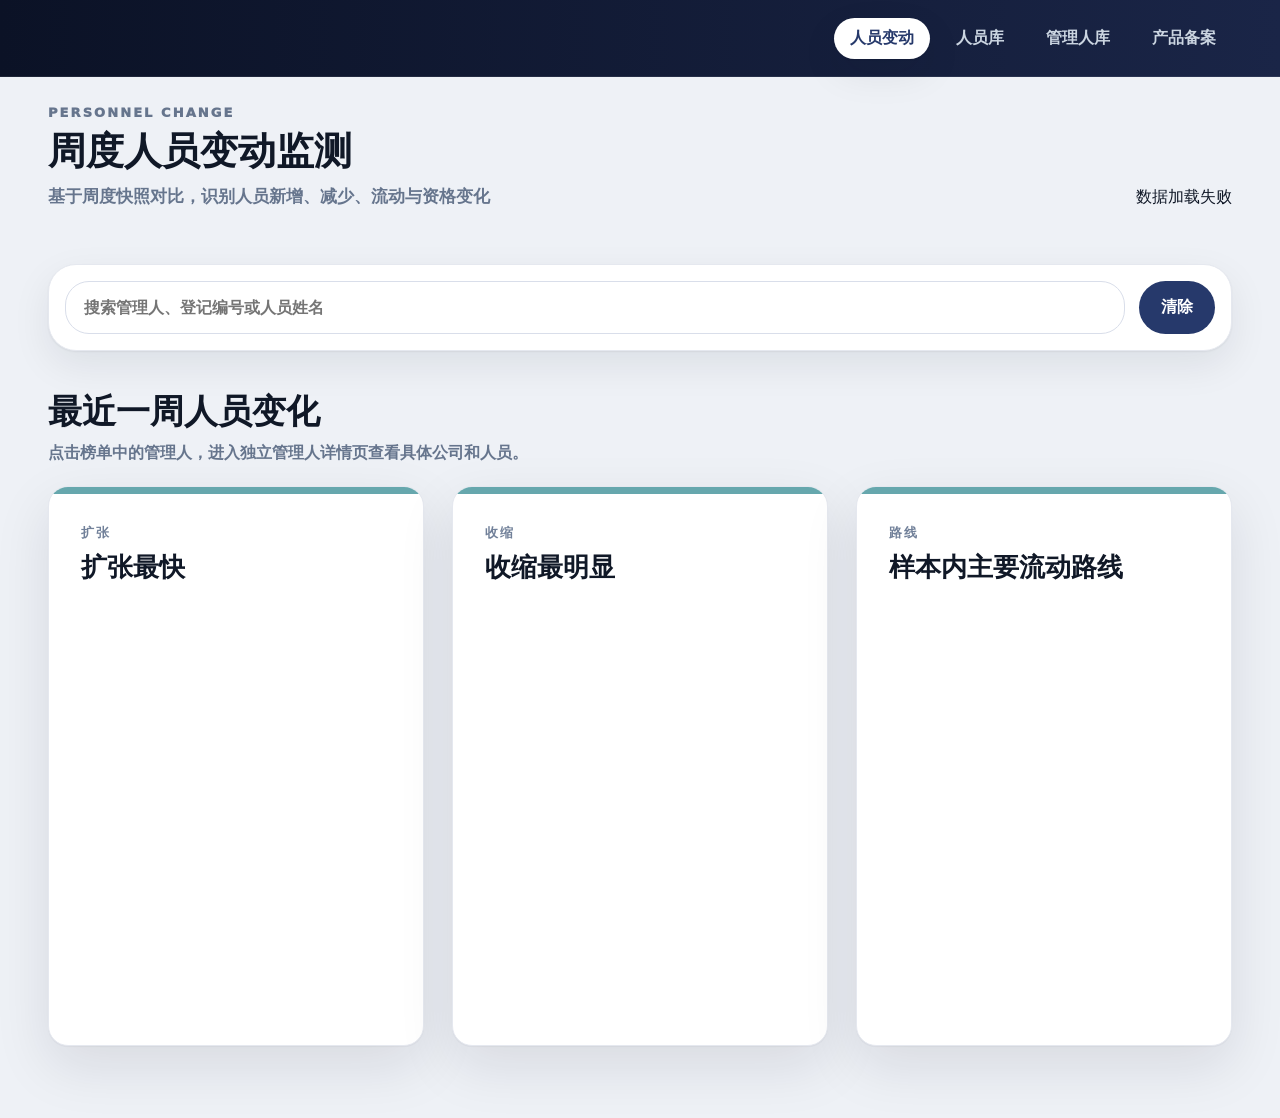
==== change-center/index.html @ 78af0ec5 "Publish static site (no backend source)" ====
<!doctype html>
<html lang="zh-CN">
  <head>
    <meta charset="UTF-8" />
    <meta name="viewport" content="width=device-width, initial-scale=1.0" />
    <title>人员变动监测 | 私募证券管理人人员变动监测平台</title>
    <link rel="stylesheet" href="./styles.css?v=20260627-indigo" />
  </head>
  <body>
    <header class="topbar">
      <div class="topbar-inner">
        <nav class="module-nav" aria-label="主模块">
          <a class="active" href="./">人员变动</a>
          <a href="../personnel-center/">人员库</a>
          <a href="../manager-center/">管理人库</a>
          <a href="../filing-center/">产品备案</a>
        </nav>
      </div>
    </header>

    <main class="page">
      <section class="module-header">
        <div>
          <div class="module-kicker">PERSONNEL CHANGE</div>
          <h1>周度人员变动监测</h1>
          <p>基于周度快照对比，识别人员新增、减少、流动与资格变化</p>
        </div>
        <div class="header-stats" id="summaryPills"></div>
      </section>

      <section class="change-metrics" id="changeMetrics"></section>

      <section class="search-panel" aria-label="搜索管理人或人员">
        <input id="changeSearch" type="search" placeholder="搜索管理人、登记编号或人员姓名" />
        <button id="clearSearch" type="button">清除</button>
      </section>

      <section class="section-title">
        <div>
          <h2>最近一周人员变化</h2>
          <p>点击榜单中的管理人，进入独立管理人详情页查看具体公司和人员。</p>
        </div>
      </section>

      <section class="rank-grid">
        <article class="rank-card">
          <div class="card-accent"></div>
          <header>
            <span>扩张</span>
            <h3>扩张最快</h3>
          </header>
          <div class="rank-list" id="expansionList"></div>
        </article>

        <article class="rank-card">
          <div class="card-accent"></div>
          <header>
            <span>收缩</span>
            <h3>收缩最明显</h3>
          </header>
          <div class="rank-list" id="shrinkList"></div>
        </article>

        <article class="rank-card">
          <div class="card-accent"></div>
          <header>
            <span>路线</span>
            <h3>样本内主要流动路线</h3>
          </header>
          <div class="rank-list" id="routeList"></div>
        </article>
      </section>
    </main>

    <script src="./app.js?v=20260627-drop-cert-metric"></script>
  </body>
</html>
---- change-center/styles.css ----
:root {
  --ink: #101827;
  --muted: #66758d;
  --line: #e5e8ef;
  --bg: #eef1f6;
  --panel: #fff;
  --wine: #26396b;
  --wine-dark: #18254a;
  --blue: #315fdc;
  --green: #2d7b62;
  --red: #b63835;
  --teal: #66a7ad;
  --radius-page: 32px;
  --radius-card: 20px;
  --radius-subcard: 16px;
  --radius-tag: 12px;
  --radius-search: 28px;
  --radius-pill: 9999px;
  --shadow-soft: 0 1px 2px rgba(16, 24, 39, 0.06), 0 14px 38px rgba(16, 24, 39, 0.08);
  --shadow-card: 0 1px 1px rgba(16, 24, 39, 0.04), 0 20px 55px rgba(16, 24, 39, 0.1);
  --shadow-active: 0 8px 24px rgba(38, 57, 107, 0.24);
  --shadow: var(--shadow-card);
}

* {
  box-sizing: border-box;
}

body {
  margin: 0;
  background: var(--bg);
  color: var(--ink);
  font-family: Inter, "PingFang SC", "Microsoft YaHei", system-ui, sans-serif;
  letter-spacing: 0;
}

.topbar {
  position: sticky;
  top: 0;
  z-index: 20;
  background: linear-gradient(90deg, #0b1226, #1a2547);
  color: #cbd5e1;
  border-bottom: 1px solid rgba(255, 255, 255, 0.08);
}

.topbar-inner,
.page {
  width: min(1640px, calc(100vw - 96px));
  margin: 0 auto;
}

.topbar-inner {
  min-height: 76px;
  display: flex;
  align-items: center;
  justify-content: flex-end;
  gap: 20px;
  font-weight: 700;
}

h1,
h2,
h3,
p {
  margin: 0;
}

.module-nav {
  display: flex;
  gap: 10px;
  margin-left: auto;
}

.module-nav a {
  color: #cbd5e1;
  font-weight: 900;
  text-decoration: none;
  border-radius: var(--radius-pill);
  padding: 10px 16px;
  transition: background 160ms ease, color 160ms ease, box-shadow 160ms ease;
}

.module-nav a.active {
  background: #fff;
  color: var(--wine);
  box-shadow: var(--shadow-soft);
}

.module-nav a:hover {
  background: rgba(255, 255, 255, 0.12);
  color: #fff;
}

.headline {
  display: flex;
  justify-content: space-between;
  gap: 28px;
  align-items: end;
  padding: 36px 0 28px;
}

.headline h2 {
  font-size: 38px;
  line-height: 1.1;
}

.headline p {
  margin-top: 10px;
  color: var(--muted);
  font-size: 16px;
  font-weight: 700;
}

.module-header,
.monitor-hero {
  display: flex;
  justify-content: space-between;
  align-items: flex-end;
  gap: 30px;
  min-height: 144px;
  padding: 28px 0;
}

.breadcrumb {
  color: #66758d;
  font-weight: 900;
  margin-bottom: 12px;
}

.module-kicker {
  color: #66758d;
  font-size: 13px;
  font-weight: 1000;
  letter-spacing: 0.16em;
  margin-bottom: 10px;
}

.module-header h1,
.monitor-hero h2 {
  font-size: 38px;
  line-height: 1.12;
}

.module-header p,
.monitor-hero p {
  margin-top: 12px;
  color: var(--muted);
  font-size: 17px;
  font-weight: 800;
}

.summary-pills,
.header-stats {
  display: flex;
  flex-wrap: wrap;
  justify-content: flex-end;
  gap: 10px;
}

.pill {
  border: 1px solid #cfe0ff;
  background: #f3f7ff;
  color: var(--blue);
  border-radius: var(--radius-pill);
  padding: 9px 14px;
  font-weight: 900;
  white-space: nowrap;
}

.change-metrics {
  display: grid;
  grid-template-columns: repeat(4, minmax(0, 1fr));
  gap: 18px;
  margin-bottom: 28px;
}

.change-metric-card {
  background: #fff;
  border: 1px solid var(--line);
  border-radius: var(--radius-card);
  box-shadow: var(--shadow-soft);
  padding: 24px;
}

.change-metric-card span {
  color: #66758d;
  display: block;
  font-weight: 900;
}

.change-metric-card strong {
  display: block;
  font-size: 36px;
  margin-top: 10px;
}

.change-metric-card small {
  color: #718099;
  display: block;
  font-weight: 800;
  margin-top: 8px;
}

.workbench-panel {
  background: #fff;
  border: 1px solid var(--line);
  border-radius: var(--radius-page);
  box-shadow: var(--shadow-card);
  margin-bottom: 80px;
  padding: 22px;
}

.search-panel {
  display: grid;
  grid-template-columns: minmax(0, 1fr) auto;
  gap: 14px;
  background: #fff;
  border: 1px solid var(--line);
  border-radius: var(--radius-search);
  box-shadow: var(--shadow-soft);
  padding: 16px;
  margin-bottom: 38px;
}

.search-panel.compact {
  box-shadow: none;
  margin-bottom: 18px;
  padding: 0;
}

.search-panel input {
  width: 100%;
  border: 1px solid #d9deea;
  border-radius: 24px;
  padding: 16px 18px;
  color: var(--ink);
  font: inherit;
  font-weight: 800;
  outline: none;
}

.search-panel input:focus {
  border-color: var(--wine);
  box-shadow: 0 0 0 4px rgba(118, 22, 65, 0.1);
}

.search-panel button {
  border: 0;
  background: var(--wine);
  border-radius: var(--radius-pill);
  color: #fff;
  cursor: pointer;
  font: inherit;
  font-weight: 1000;
  padding: 0 22px;
}

.change-toolbar {
  align-items: center;
  border-top: 1px solid #edf0f5;
  display: flex;
  gap: 18px;
  justify-content: space-between;
  padding: 18px 0;
}

.change-toolbar strong {
  font-size: 24px;
}

.change-toolbar span {
  color: var(--muted);
  font-weight: 800;
}

.change-toolbar select {
  border: 1px solid #d9deea;
  border-radius: var(--radius-subcard);
  color: var(--ink);
  font: inherit;
  font-weight: 800;
  padding: 12px 14px;
}

.change-table-wrap {
  overflow-x: auto;
}

.change-table {
  border-collapse: collapse;
  min-width: 1180px;
  width: 100%;
}

.change-table th {
  background: #f8fafc;
  color: #52627a;
  font-size: 13px;
  text-align: left;
}

.change-table th,
.change-table td {
  border-bottom: 1px solid #edf0f5;
  padding: 15px 12px;
  vertical-align: top;
}

.change-type {
  border-radius: var(--radius-pill);
  display: inline-flex;
  font-weight: 1000;
  padding: 6px 10px;
  white-space: nowrap;
}

.type-add {
  background: #fff1f1;
  color: var(--red);
}

.type-remove {
  background: #edf7f3;
  color: var(--green);
}

.type-route {
  background: #eef5ff;
  color: var(--blue);
}

.type-cert,
.type-field {
  background: #f7f2ff;
  color: #6d28d9;
}

.table-link {
  color: #172033;
  font-weight: 900;
  text-decoration: none;
}

.table-link:hover {
  color: var(--wine);
}

.table-link.strong {
  color: var(--wine);
}

.action-cell {
  display: flex;
  flex-wrap: wrap;
  gap: 8px;
}

.action-cell a {
  border: 1px solid #dbe6ff;
  border-radius: var(--radius-pill);
  color: var(--blue);
  font-weight: 900;
  padding: 6px 10px;
  text-decoration: none;
  white-space: nowrap;
}

.muted-text {
  color: #98a4b7;
}

.section-title {
  display: flex;
  justify-content: space-between;
  align-items: end;
  gap: 24px;
  margin-bottom: 22px;
}

.section-title h2 {
  font-size: 34px;
}

.section-title p {
  margin-top: 8px;
  color: var(--muted);
  font-weight: 800;
}

.rank-grid {
  display: grid;
  grid-template-columns: repeat(3, minmax(0, 1fr));
  gap: 28px;
  padding-bottom: 72px;
}

.rank-card {
  position: relative;
  background: var(--panel);
  border: 1px solid var(--line);
  border-radius: var(--radius-card);
  box-shadow: var(--shadow-card);
  min-height: 560px;
  overflow: hidden;
}

.card-accent {
  height: 7px;
  background: var(--teal);
}

.rank-card header {
  padding: 28px 32px 16px;
}

.rank-card header span {
  color: #718099;
  font-size: 13px;
  font-weight: 900;
  letter-spacing: 0.18em;
}

.rank-card h3 {
  margin-top: 8px;
  font-size: 26px;
}

.rank-list {
  padding: 0 32px 28px;
}

.rank-item {
  display: grid;
  grid-template-columns: minmax(0, 1fr) auto;
  gap: 16px;
  padding: 18px 0;
  border-bottom: 1px solid #edf0f5;
  border-radius: var(--radius-subcard);
  color: inherit;
  cursor: pointer;
  margin: 2px -12px;
  padding: 18px 12px;
  text-decoration: none;
  transition: background 160ms ease, transform 160ms ease, box-shadow 160ms ease;
}

.rank-item:hover {
  background: #f8fafc;
  box-shadow: 0 8px 22px rgba(16, 24, 39, 0.06);
  transform: translateY(-1px);
}

.rank-item:hover .name {
  color: var(--wine);
}

.rank-item .name {
  font-size: 17px;
  font-weight: 900;
  line-height: 1.35;
}

.meta {
  margin-top: 8px;
  color: #718099;
  font-weight: 700;
  font-size: 14px;
}

.change-num {
  align-self: center;
  font-size: 22px;
  font-weight: 1000;
}

.positive {
  color: var(--red);
}

.negative {
  color: var(--green);
}

.route-arrow {
  font-size: 18px;
  margin: 5px 0;
}

.empty-state {
  padding: 18px 0;
  color: var(--muted);
  font-weight: 700;
  line-height: 1.7;
}

.detail-shell {
  margin: 54px 0 80px;
}

.detail-page {
  padding: 34px 0 80px;
}

.back-link.standalone {
  display: inline-flex;
  align-items: center;
  color: var(--wine);
  margin-bottom: 22px;
  text-decoration: none;
}

.empty-detail {
  background: #fff;
  border: 1px solid var(--line);
  border-radius: var(--radius-card);
  padding: 34px;
  color: var(--muted);
  font-weight: 800;
}

.manager-hero {
  background: #fff;
  border: 1px solid var(--line);
  border-radius: var(--radius-page);
  box-shadow: var(--shadow-card);
  overflow: hidden;
}

.manager-top {
  display: grid;
  grid-template-columns: minmax(0, 1fr) 560px;
  gap: 30px;
  padding: 48px;
}

.back-link {
  color: #66758d;
  font-weight: 900;
  margin-bottom: 16px;
}

.manager-top h2 {
  font-size: 42px;
  line-height: 1.18;
}

.manager-top p {
  margin-top: 16px;
  color: var(--muted);
  font-weight: 700;
}

.hero-metrics {
  display: grid;
  grid-template-columns: repeat(2, minmax(0, 1fr));
  gap: 16px;
}

.metric-box {
  background: #f8fafc;
  border: 1px solid var(--line);
  border-radius: var(--radius-subcard);
  padding: 20px;
}

.metric-box span {
  color: #66758d;
  font-weight: 900;
}

.metric-box strong {
  display: block;
  margin-top: 8px;
  font-size: 30px;
}

.metric-box small {
  display: block;
  margin-top: 8px;
  color: #74839a;
  font-size: 12px;
  font-weight: 800;
  line-height: 1.45;
}

.detail-metric strong {
  font-size: 20px;
  line-height: 1.4;
  overflow-wrap: anywhere;
}

.section-kicker {
  color: #697891;
  font-size: 13px;
  font-weight: 1000;
  letter-spacing: 0.16em;
  margin-bottom: 12px;
}

.profile-list {
  display: grid;
  gap: 0;
  list-style: none;
  margin: 0;
  padding: 0;
}

.profile-list li {
  display: grid;
  grid-template-columns: 150px minmax(0, 1fr);
  gap: 18px;
  border-bottom: 1px solid #edf0f5;
  padding: 13px 0;
}

.profile-list span {
  color: var(--muted);
  font-weight: 850;
}

.profile-list strong {
  color: var(--ink);
  font-weight: 900;
  overflow-wrap: anywhere;
}

.org-summary-card {
  border: 1px solid var(--line);
  border-radius: var(--radius-subcard);
  background: #f8fafc;
  box-shadow: 0 10px 24px rgba(16, 24, 39, 0.04);
  padding: 24px;
}

.org-summary-card h4 {
  margin-top: 14px;
  font-size: 20px;
}

.org-summary-card p {
  margin-top: 12px;
  color: var(--muted);
  font-weight: 800;
}

.summary-stat-grid {
  display: grid;
  grid-template-columns: repeat(3, minmax(0, 1fr));
  gap: 14px;
  border-top: 1px solid #e5eaf1;
  margin-top: 22px;
  padding-top: 18px;
}

.summary-stat-grid strong {
  display: block;
  font-size: 22px;
}

.summary-stat-grid span {
  display: block;
  margin-top: 6px;
  color: var(--muted);
  font-weight: 800;
}

.timeline-list {
  display: grid;
  gap: 0;
}

.timeline-item {
  display: grid;
  grid-template-columns: 160px 30px minmax(0, 1fr);
  gap: 14px;
  position: relative;
  padding: 0 0 22px;
}

.timeline-item::before {
  content: "";
  position: absolute;
  top: 18px;
  bottom: -2px;
  left: 174px;
  width: 2px;
  background: #e5eaf1;
}

.timeline-item:last-child::before {
  display: none;
}

.timeline-date {
  color: var(--muted);
  font-weight: 850;
  text-align: right;
}

.timeline-date strong {
  display: block;
  color: #52627a;
}

.timeline-date span {
  display: inline-flex;
  border-radius: var(--radius-pill);
  background: #eef5ff;
  color: var(--blue);
  margin-top: 8px;
  padding: 5px 9px;
  font-size: 12px;
  font-weight: 1000;
}

.timeline-dot {
  position: relative;
  z-index: 1;
  width: 18px;
  height: 18px;
  border-radius: var(--radius-pill);
  background: #8fbfc2;
  box-shadow: 0 0 0 7px rgba(143, 191, 194, 0.18);
  margin-top: 5px;
}

.timeline-item.current .timeline-dot {
  background: var(--wine);
  box-shadow: 0 0 0 7px rgba(119, 24, 68, 0.13);
}

.timeline-card {
  border: 1px solid var(--line);
  border-radius: var(--radius-subcard);
  background: #fff;
  box-shadow: 0 8px 22px rgba(16, 24, 39, 0.04);
  padding: 18px 20px;
}

.timeline-card h4 {
  font-size: 18px;
}

.timeline-card p {
  margin-top: 10px;
  color: var(--muted);
  font-weight: 800;
}

.person-name-link {
  color: inherit;
  font-weight: inherit;
  text-decoration: none;
}

.person-name-link:hover {
  color: var(--wine);
}

.manager-tags {
  display: flex;
  flex-wrap: wrap;
  gap: 10px;
  padding: 24px 48px 34px;
  background: #f8fafc;
  border-top: 1px solid var(--line);
}

.tag {
  border: 1px solid #e2e8f0;
  background: #fff;
  border-radius: var(--radius-tag);
  padding: 9px 13px;
  color: #52627a;
  font-weight: 900;
}

.tabs {
  display: flex;
  flex-wrap: wrap;
  gap: 10px;
  margin: 28px 0;
  position: sticky;
  top: 92px;
  z-index: 12;
  background: rgba(255, 255, 255, 0.54);
  backdrop-filter: blur(18px);
  border: 1px solid rgba(226, 232, 240, 0.9);
  border-radius: var(--radius-pill);
  box-shadow: 0 1px 2px rgba(16, 24, 39, 0.04);
  padding: 8px;
  width: fit-content;
  max-width: 100%;
}

.tab-btn {
  border: 0;
  background: #f3f5f8;
  border-radius: var(--radius-pill);
  padding: 12px 20px;
  font-weight: 1000;
  color: #334155;
  box-shadow: none;
  cursor: pointer;
  transition: background 160ms ease, color 160ms ease, box-shadow 160ms ease, transform 160ms ease;
}

.tab-btn:hover {
  background: #e8edf4;
}

.tab-btn.active {
  background: var(--wine);
  color: #fff;
  box-shadow: var(--shadow-active);
  transform: translateY(-1px);
}

.tab-panel {
  background: transparent;
}

.detail-sections {
  display: grid;
  gap: 28px;
}

.detail-section {
  scroll-margin-top: 172px;
}

.info-grid {
  display: grid;
  grid-template-columns: repeat(2, minmax(0, 1fr));
  gap: 28px;
}

.info-card {
  background: #fff;
  border: 1px solid var(--line);
  border-radius: var(--radius-card);
  box-shadow: var(--shadow-soft);
  padding: 28px;
}

.info-card h3 {
  font-size: 24px;
  margin-bottom: 18px;
}

.card-title-row {
  display: flex;
  align-items: center;
  justify-content: space-between;
  gap: 16px;
  margin-bottom: 18px;
}

.card-title-row h3 {
  margin-bottom: 0;
}

.net-change-pill {
  display: inline-flex;
  align-items: center;
  justify-content: center;
  min-height: 34px;
  border-radius: var(--radius-pill);
  padding: 7px 13px;
  background: #f8fafc;
  border: 1px solid var(--line);
  box-shadow: 0 1px 2px rgba(16, 24, 39, 0.05);
  font-size: 14px;
  font-weight: 1000;
  white-space: nowrap;
}

.net-change-pill.positive {
  background: #fff1f0;
  border-color: #f4c7c4;
  color: var(--red);
}

.net-change-pill.negative {
  background: #edf7f2;
  border-color: #bddfce;
  color: var(--green);
}

.net-change-pill.sample-status {
  background: #f3f5f8;
  border-color: #d9dee8;
  color: #52627a;
}

.mini-grid {
  display: grid;
  grid-template-columns: repeat(2, minmax(0, 1fr));
  gap: 12px;
}

.kv-grid {
  display: grid;
  grid-template-columns: repeat(auto-fill, minmax(200px, 1fr));
  gap: 10px;
}

.kv-item {
  background: #f8fafc;
  border: 1px solid var(--line);
  border-radius: var(--radius-subcard);
  padding: 12px 14px;
}

.kv-item span {
  display: block;
  color: var(--muted);
  font-size: 12px;
  font-weight: 700;
  margin-bottom: 6px;
}

.kv-item strong {
  display: block;
  font-size: 15px;
  font-weight: 700;
  line-height: 1.35;
  color: var(--ink);
  overflow-wrap: anywhere;
}

.mini-box {
  border: 1px solid var(--line);
  border-radius: var(--radius-subcard);
  padding: 16px;
  background: #f8fafc;
}

.mini-box span {
  color: var(--muted);
  font-weight: 800;
}

.mini-box strong {
  display: block;
  margin-top: 8px;
  font-size: 24px;
}

.person-list {
  display: grid;
  gap: 10px;
}

.person-row {
  display: grid;
  grid-template-columns: minmax(0, 1fr) auto;
  gap: 14px;
  border-bottom: 1px solid #edf0f5;
  border-radius: var(--radius-subcard);
  padding: 12px 0;
}

.person-row strong {
  font-size: 16px;
}

.structure-grid {
  display: grid;
  grid-template-columns: repeat(2, minmax(0, 1fr));
  gap: 28px;
}

.structure-wide {
  grid-column: 1 / -1;
}

.structure-single strong {
  font-size: 24px;
}

.structure-list {
  display: grid;
  gap: 12px;
}

.structure-row {
  display: grid;
  grid-template-columns: minmax(0, 1fr) auto;
  gap: 14px;
  border: 1px solid var(--line);
  border-radius: var(--radius-subcard);
  background: #f8fafc;
  padding: 14px 16px;
}

.structure-row strong {
  display: block;
  margin-bottom: 8px;
  font-size: 16px;
}

.executive-card-grid {
  display: grid;
  grid-template-columns: repeat(2, minmax(0, 1fr));
  gap: 14px;
}

.executive-card {
  border: 1px solid var(--line);
  border-radius: var(--radius-subcard);
  background: #f8fafc;
  padding: 18px 18px 16px;
}

.executive-card strong {
  display: block;
  color: var(--ink);
  font-size: 19px;
  font-weight: 1000;
  line-height: 1.25;
}

.executive-role {
  margin-top: 9px;
  color: #334155;
  font-size: 15px;
  font-weight: 850;
  line-height: 1.5;
}

.executive-history {
  margin-top: 10px;
  color: var(--muted);
  font-size: 13px;
  font-weight: 700;
  line-height: 1.55;
}

@media (max-width: 1100px) {
  .topbar-inner,
  .page {
    width: min(100vw - 32px, 100%);
  }

  .rank-grid,
  .change-metrics,
  .manager-top,
  .info-grid,
  .structure-grid,
  .executive-card-grid {
    grid-template-columns: 1fr;
  }

  .profile-list li,
  .timeline-item {
    grid-template-columns: 1fr;
  }

  .timeline-item::before,
  .timeline-dot {
    display: none;
  }

  .timeline-date {
    text-align: left;
  }

  .summary-stat-grid {
    grid-template-columns: 1fr;
  }

  .structure-wide {
    grid-column: auto;
  }

  .headline,
  .module-header,
  .monitor-hero {
    align-items: start;
    flex-direction: column;
  }
}

@media (max-width: 720px) {
  .topbar-inner {
    align-items: flex-start;
    flex-direction: column;
    padding: 18px 0;
  }

  .module-nav,
  .summary-pills,
  .tabs {
    width: 100%;
    overflow-x: auto;
    justify-content: flex-start;
    flex-wrap: nowrap;
  }

  .headline h2,
  .monitor-hero h2,
  .section-title h2,
  .manager-top h2 {
    font-size: 30px;
  }

  .search-panel {
    grid-template-columns: 1fr;
  }

  .change-toolbar {
    align-items: stretch;
    flex-direction: column;
  }

  .manager-top,
  .manager-tags {
    padding: 28px;
  }
}
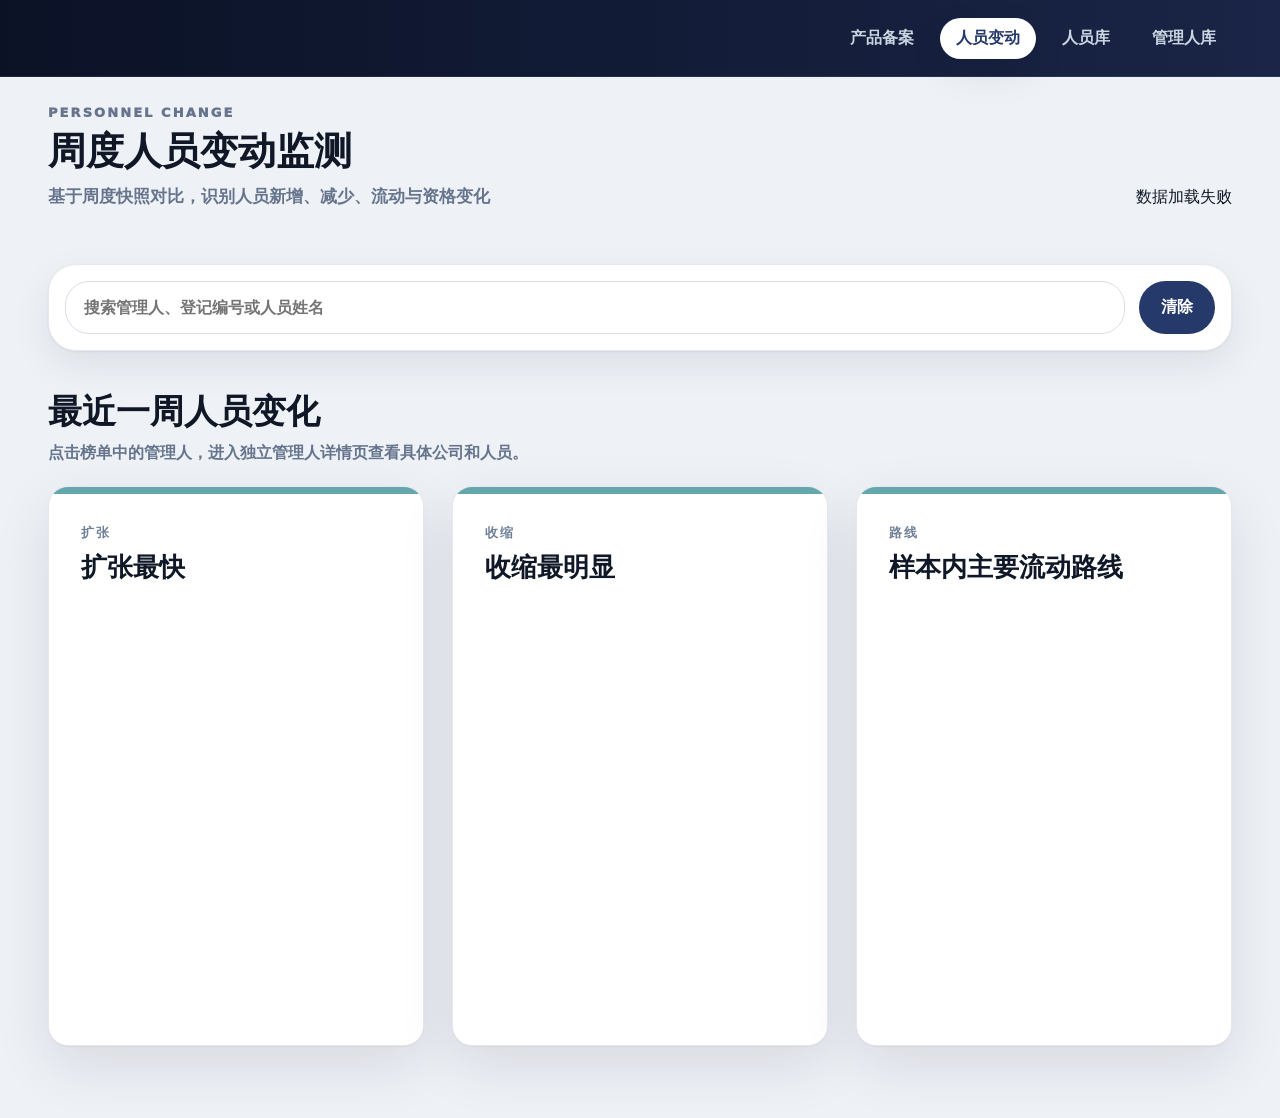
==== commit f0e53785: "Move 产品备案 to first nav tab" ====
--- a/change-center/index.html
+++ b/change-center/index.html
@@ -10,10 +10,10 @@
     <header class="topbar">
       <div class="topbar-inner">
         <nav class="module-nav" aria-label="主模块">
+          <a href="../filing-center/">产品备案</a>
           <a class="active" href="./">人员变动</a>
           <a href="../personnel-center/">人员库</a>
           <a href="../manager-center/">管理人库</a>
-          <a href="../filing-center/">产品备案</a>
         </nav>
       </div>
     </header>
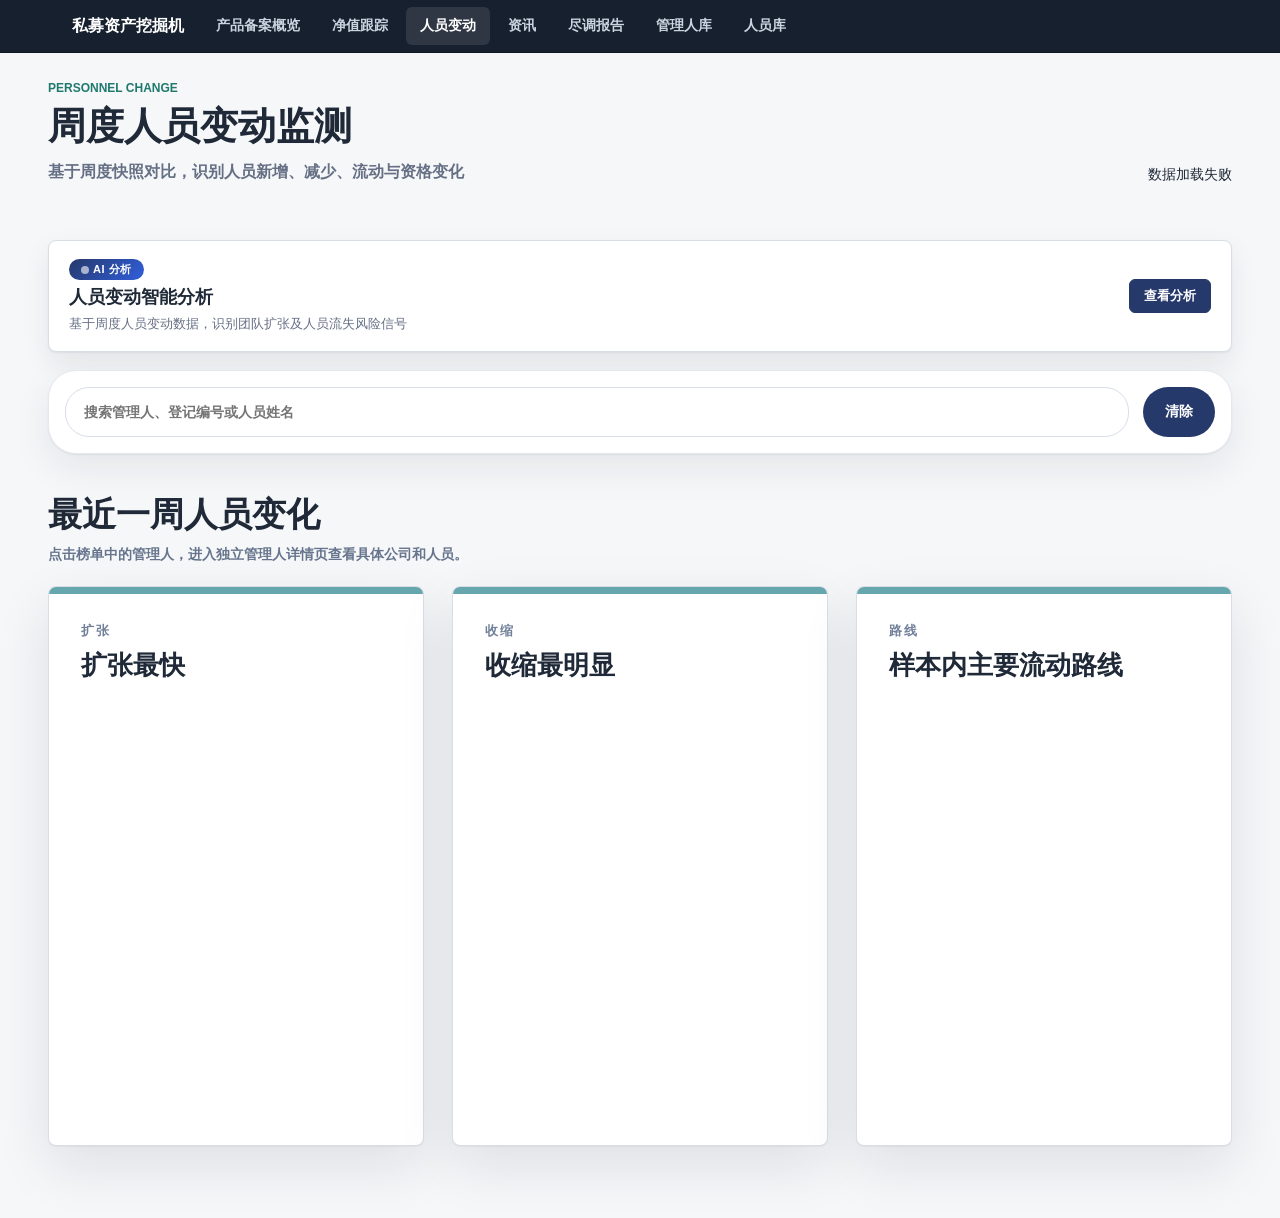
==== commit b059bbc5: "Update public site UI and data" ====
--- a/change-center/index.html
+++ b/change-center/index.html
@@ -3,17 +3,23 @@
   <head>
     <meta charset="UTF-8" />
     <meta name="viewport" content="width=device-width, initial-scale=1.0" />
-    <title>人员变动监测 | 私募证券管理人人员变动监测平台</title>
+    <title>人员变动 | 私募资产挖掘机</title>
     <link rel="stylesheet" href="./styles.css?v=20260627-indigo" />
-  </head>
+      <link rel="stylesheet" href="../assets/platform.css?v=20260628-unified" />
+    <link rel="stylesheet" href="../assets/ai-analysis.css?v=20260628" />
+</head>
   <body>
     <header class="topbar">
       <div class="topbar-inner">
+        <a class="platform-brand" href="../">私募资产挖掘机</a>
         <nav class="module-nav" aria-label="主模块">
-          <a href="../filing-center/">产品备案</a>
+          <a href="../filing-center/">产品备案概览</a>
+          <a href="../fund-discovery/">净值跟踪</a>
           <a class="active" href="./">人员变动</a>
+          <a href="../sentiment-center/">资讯</a>
+          <a href="../due-diligence-center/">尽调报告</a>
+          <a href="../manager-center/">管理人库</a>
           <a href="../personnel-center/">人员库</a>
-          <a href="../manager-center/">管理人库</a>
         </nav>
       </div>
     </header>
@@ -29,7 +35,10 @@
       </section>
 
       <section class="change-metrics" id="changeMetrics"></section>
-
+      <section class="ai-analysis-panel" id="aiAnalysisPanel">
+        <div class="ai-panel-head"><div class="ai-panel-title"><span class="ai-badge">AI 分析</span><h2>人员变动智能分析</h2><p>基于周度人员变动数据，识别团队扩张及人员流失风险信号</p></div></div>
+        <div class="ai-panel-body" id="aiResults"><div class="ai-loading"><div class="ai-spinner"></div><span>正在加载分析结果...</span></div></div>
+      </section>
       <section class="search-panel" aria-label="搜索管理人或人员">
         <input id="changeSearch" type="search" placeholder="搜索管理人、登记编号或人员姓名" />
         <button id="clearSearch" type="button">清除</button>
@@ -72,6 +81,7 @@
       </section>
     </main>
 
+    <script src="../assets/ai-render.js?v=20260628"></script>
     <script src="./app.js?v=20260627-drop-cert-metric"></script>
   </body>
 </html>
--- a/assets/platform.css
+++ b/assets/platform.css
@@ -0,0 +1,195 @@
+:root {
+  --platform-bg: #f6f7f9;
+  --platform-panel: #ffffff;
+  --platform-line: #d9dde5;
+  --platform-text: #1f2937;
+  --platform-muted: #667085;
+  --platform-accent: #1f7a6d;
+  --platform-accent-soft: #e7f3f1;
+}
+
+body {
+  background: var(--platform-bg);
+  color: var(--platform-text);
+  font-family: "Microsoft YaHei", "PingFang SC", Arial, sans-serif;
+  font-size: 14px;
+  letter-spacing: 0;
+}
+
+.topbar {
+  position: sticky;
+  top: 0;
+  z-index: 100;
+  height: auto;
+  padding: 0;
+  background: #17202f;
+  color: #fff;
+  border-bottom: 1px solid #101827;
+  box-shadow: none;
+}
+
+.topbar-inner {
+  max-width: 1440px;
+  min-height: 52px;
+  margin: 0 auto;
+  padding: 0 24px;
+  display: flex;
+  align-items: center;
+  justify-content: flex-start;
+  gap: 18px;
+  overflow-x: auto;
+}
+
+.platform-brand {
+  flex: 0 0 auto;
+  color: #fff;
+  text-decoration: none;
+  font-size: 16px;
+  font-weight: 800;
+  letter-spacing: 0;
+  margin-right: 0;
+  white-space: nowrap;
+}
+
+.platform-brand:hover {
+  color: #fff;
+}
+
+.module-nav,
+.topbar-nav {
+  display: flex;
+  align-items: center;
+  gap: 4px;
+  margin-left: 0;
+  min-height: 52px;
+  white-space: nowrap;
+}
+
+.module-nav a,
+.topbar-nav a {
+  color: #cbd5e1;
+  text-decoration: none;
+  padding: 10px 14px;
+  border: 0;
+  border-radius: 6px;
+  background: transparent;
+  box-shadow: none;
+  font-size: 14px;
+  font-weight: 700;
+  transition: background 160ms ease, color 160ms ease;
+}
+
+.module-nav a.active,
+.module-nav a:hover,
+.topbar-nav a.active,
+.topbar-nav a:hover {
+  color: #fff;
+  background: rgba(255, 255, 255, 0.1);
+  box-shadow: none;
+}
+
+.page,
+.module-header,
+.stats-bar,
+.workbench {
+  max-width: 1440px;
+}
+
+.module-header h1,
+.headline h2 {
+  margin: 4px 0 8px;
+  color: var(--platform-text);
+  letter-spacing: 0;
+}
+
+.module-header h1 {
+  font-size: 38px;
+  line-height: 1.12;
+  font-weight: 800;
+}
+
+.module-header p {
+  margin-top: 12px;
+  color: var(--platform-muted);
+  font-size: 16px;
+  line-height: 1.55;
+  font-weight: 800;
+}
+
+.module-header {
+  min-height: 144px;
+  padding: 28px 0;
+}
+
+.module-kicker {
+  color: var(--platform-accent);
+  font-size: 12px;
+  font-weight: 700;
+  letter-spacing: 0;
+  text-transform: uppercase;
+}
+
+.workbench,
+.panel-section,
+.metric-card,
+.rank-card,
+.stat-card,
+.report-card,
+.card {
+  background: var(--platform-panel);
+  border-color: var(--platform-line);
+  border-radius: 8px;
+}
+
+.stat-card .stat-value {
+  color: var(--platform-accent);
+}
+
+.filter-pill:hover {
+  border-color: var(--platform-accent);
+  color: var(--platform-accent);
+}
+
+.filter-pill.active {
+  border-color: var(--platform-accent);
+}
+
+.workbench {
+  border: 1px solid var(--platform-line);
+}
+
+input,
+select,
+button {
+  font-family: inherit;
+  border-radius: 6px;
+}
+
+.ghost-btn:hover,
+.source-link:hover {
+  border-color: var(--platform-accent);
+  color: var(--platform-accent);
+}
+
+.tag,
+.badge,
+.filter-pill.active,
+.quick-filters button:hover {
+  background: var(--platform-accent-soft);
+  color: var(--platform-accent);
+}
+
+@media (max-width: 900px) {
+  .topbar-inner {
+    align-items: flex-start;
+    flex-direction: column;
+    gap: 0;
+    padding: 10px 16px;
+  }
+
+  .module-nav,
+  .topbar-nav {
+    width: 100%;
+    overflow-x: auto;
+  }
+}
--- a/assets/ai-analysis.css
+++ b/assets/ai-analysis.css
@@ -0,0 +1,219 @@
+/* AI 智能分析面板 —— 共享样式 */
+.ai-analysis-panel,.ai-aggregation{--ai-accent:#26396b;--ai-accent-dark:#18254a;--ai-blue:#315fdc;--ai-green:#2f7d5c;--ai-green-bg:#eaf7f1;--ai-red:#b63a35;--ai-red-bg:#fff0ed;--ai-bg:#f6f7f9;--ai-line:#d9dde5;--ai-text:#1f2937;--ai-muted:#667085;--ai-radius-lg:20px;--ai-radius-md:12px;--ai-radius-sm:8px;--ai-pill:9999px;--ai-shadow-soft:0 1px 3px rgba(16,24,40,0.06);--ai-shadow-card:0 4px 16px rgba(16,24,40,0.08)}
+.ai-analysis-panel{background:#fff;border:1px solid var(--ai-line);border-radius:var(--ai-radius-lg);box-shadow:var(--ai-shadow-card);padding:24px 28px;margin-bottom:24px}
+.ai-panel-head{display:flex;align-items:flex-start;justify-content:space-between;gap:16px;flex-wrap:wrap}
+.ai-panel-title h2{margin:0 0 4px;font-size:18px;font-weight:800;color:var(--ai-text)}
+.ai-panel-title p{margin:0;font-size:13px;color:var(--ai-muted)}
+.ai-panel-actions{display:flex;align-items:center;gap:10px;flex-shrink:0}
+.ai-badge{display:inline-flex;align-items:center;gap:4px;background:linear-gradient(135deg,var(--ai-accent),var(--ai-blue));color:#fff;border-radius:var(--ai-pill);padding:3px 12px;font-size:11px;font-weight:800;letter-spacing:.05em;margin-bottom:6px}
+.ai-badge::before{content:'';display:inline-block;width:8px;height:8px;border-radius:50%;background:rgba(255,255,255,0.6)}
+.ai-panel-body{margin-top:18px;border-top:1px solid var(--ai-line);padding-top:18px}
+.ai-state-msg{text-align:center;padding:28px 16px;color:var(--ai-muted)}
+.ai-state-msg p{margin:0 0 12px;font-size:14px}
+.ai-loading{display:flex;align-items:center;justify-content:center;gap:12px;padding:32px 16px;color:var(--ai-muted);font-size:14px}
+.ai-spinner{width:26px;height:26px;border:3px solid var(--ai-line);border-top-color:var(--ai-accent);border-radius:50%;animation:ai-spin .75s linear infinite;flex-shrink:0}
+@keyframes ai-spin{to{transform:rotate(360deg)}}
+.ai-error{text-align:center;padding:24px 16px;background:#fef2f2;border-radius:var(--ai-radius-md);color:var(--ai-red)}
+.ai-error strong{display:block;margin-bottom:6px;font-size:14px}
+.ai-error p{margin:0 0 12px;font-size:13px;color:#991b1b}
+.ai-result-summary{background:#f8fafc;border-left:3px solid var(--ai-accent);border-radius:0 var(--ai-radius-sm) var(--ai-radius-sm) 0;padding:12px 16px;margin-bottom:18px;font-size:14px;line-height:1.7;color:var(--ai-text)}
+.ai-result-columns{display:grid;grid-template-columns:1fr 1fr;gap:16px}
+@media(max-width:760px){.ai-result-columns{grid-template-columns:1fr}}
+.ai-result-col{background:#fff;border:1px solid var(--ai-line);border-radius:var(--ai-radius-md);overflow:hidden}
+.ai-result-col h3{margin:0;padding:12px 16px;font-size:15px;font-weight:800;color:#fff}
+.ai-result-col.worth h3{background:linear-gradient(135deg,var(--ai-green),#1f5a40)}
+.ai-result-col.risk h3{background:linear-gradient(135deg,var(--ai-red),#8b1e1a)}
+.ai-manager-cards{padding:8px}
+.ai-manager-card{background:var(--ai-bg);border:1px solid var(--ai-line);border-radius:var(--ai-radius-sm);padding:12px 14px;margin-bottom:8px;transition:border-color 160ms,box-shadow 160ms}
+.ai-manager-card:last-child{margin-bottom:0}
+.ai-manager-card:hover{border-color:var(--ai-accent);box-shadow:var(--ai-shadow-soft)}
+.ai-card-header{display:flex;align-items:center;gap:10px;margin-bottom:8px}
+.ai-card-rank{display:inline-flex;align-items:center;justify-content:center;width:22px;height:22px;border-radius:50%;font-size:12px;font-weight:800;flex-shrink:0}
+.ai-result-col.worth .ai-card-rank{background:var(--ai-green-bg);color:var(--ai-green)}
+.ai-result-col.risk .ai-card-rank{background:var(--ai-red-bg);color:var(--ai-red)}
+.ai-card-name{font-size:14px;font-weight:700;color:var(--ai-text)}
+.ai-card-reasons{margin:0 0 8px;padding-left:18px;font-size:13px;line-height:1.65;color:var(--ai-text)}
+.ai-card-reasons li{margin-bottom:3px}
+.ai-card-reasons li:last-child{margin-bottom:0}
+.ai-card-signals{display:flex;flex-wrap:wrap;gap:6px}
+.ai-signal-tag{display:inline-flex;border-radius:var(--ai-pill);padding:2px 10px;font-size:12px;font-weight:600}
+.ai-signal-tag.positive{background:var(--ai-green-bg);color:var(--ai-green)}
+.ai-signal-tag.negative{background:var(--ai-red-bg);color:var(--ai-red)}
+.ai-strategy-groups{display:flex;flex-direction:column;gap:16px}
+.ai-strategy-group{border:1px solid var(--ai-line);border-radius:var(--ai-radius-md);overflow:hidden}
+.ai-strategy-group-head{background:#f0f4ff;padding:10px 16px;border-bottom:1px solid var(--ai-line)}
+.ai-strategy-group-head h4{margin:0;font-size:15px;font-weight:800;color:var(--ai-accent)}
+.ai-strategy-group-head p{margin:2px 0 0;font-size:12px;color:var(--ai-muted)}
+.ai-strategy-group-body{padding:12px}
+.ai-aggregation{background:#fff;border:1px solid var(--ai-line);border-radius:var(--ai-radius-lg);box-shadow:var(--ai-shadow-card);padding:24px 28px;margin-bottom:24px}
+.ai-agg-head{margin-bottom:16px}
+.ai-agg-head h2{margin:0 0 4px;font-size:18px;font-weight:800;color:var(--ai-text)}
+.ai-agg-head p{margin:0;font-size:13px;color:var(--ai-muted)}
+.ai-agg-grid{display:grid;grid-template-columns:repeat(auto-fill,minmax(280px,1fr));gap:14px}
+.ai-agg-card{background:var(--ai-bg);border:1px solid var(--ai-line);border-radius:var(--ai-radius-sm);padding:16px;text-decoration:none;color:inherit;display:block;transition:border-color 160ms,box-shadow 160ms}
+.ai-agg-card:hover{border-color:var(--ai-accent);box-shadow:var(--ai-shadow-soft)}
+.ai-agg-card h4{margin:0 0 4px;font-size:14px;font-weight:800;color:var(--ai-text)}
+.ai-agg-time{font-size:11px;color:var(--ai-muted);margin-bottom:10px}
+.ai-agg-mini-row{display:flex;justify-content:space-between;align-items:flex-start;gap:8px;margin-bottom:6px}
+.ai-agg-mini-row:last-child{margin-bottom:0}
+.ai-agg-mini-label{font-size:12px;font-weight:700;flex-shrink:0}
+.ai-agg-mini-label.worth{color:var(--ai-green)}
+.ai-agg-mini-label.risk{color:var(--ai-red)}
+.ai-agg-mini-value{font-size:12px;color:var(--ai-text);text-align:right}
+.ai-agg-empty{text-align:center;padding:32px 16px;color:var(--ai-muted);font-size:14px}
+.ai-agg-cross-signal{background:#fffbeb;border:1px solid #fcd34d;border-radius:var(--ai-radius-sm);padding:10px 14px;margin-top:12px;font-size:13px;color:#92400e;line-height:1.6}
+.ai-update-time{font-size:12px;color:var(--ai-muted);font-weight:400}
+
+/* Unified compact AI panels */
+.ai-analysis-panel,
+.ai-aggregation{
+  border-radius:8px;
+  box-shadow:0 1px 2px rgba(15,23,42,0.06),0 12px 28px rgba(15,23,42,0.08);
+}
+
+.ai-analysis-panel{
+  padding:18px 20px;
+  margin:0 0 18px;
+}
+
+.ai-panel-head{
+  align-items:center;
+}
+
+.ai-panel-title{
+  min-width:0;
+}
+
+.ai-panel-title h2,
+.ai-agg-head h2{
+  font-size:18px;
+  line-height:1.3;
+}
+
+.ai-panel-title p,
+.ai-agg-head p{
+  margin-top:4px;
+  line-height:1.5;
+}
+
+.ai-panel-actions{
+  display:flex;
+  align-items:center;
+  gap:8px;
+}
+
+.ai-panel-toggle{
+  height:34px;
+  padding:0 14px;
+  border:1px solid var(--ai-accent);
+  border-radius:6px;
+  background:var(--ai-accent);
+  color:#fff;
+  font-size:13px;
+  font-weight:800;
+  cursor:pointer;
+  white-space:nowrap;
+}
+
+.ai-panel-toggle:hover{
+  background:var(--ai-accent-dark);
+  border-color:var(--ai-accent-dark);
+}
+
+.ai-panel-body[hidden]{
+  display:none;
+}
+
+.ai-analysis-panel.is-collapsed{
+  padding-bottom:18px;
+}
+
+.ai-analysis-panel.is-expanded .ai-panel-body{
+  margin-top:16px;
+  padding-top:16px;
+}
+
+.ai-result-summary{
+  margin-bottom:14px;
+}
+
+.ai-result-col{
+  border-radius:8px;
+}
+
+.ai-result-col h3{
+  padding:10px 14px;
+}
+
+.ai-manager-cards{
+  display:grid;
+  gap:8px;
+  padding:10px;
+}
+
+.ai-manager-card{
+  margin-bottom:0;
+  padding:12px;
+}
+
+.ai-aggregation{
+  margin-top:28px;
+  padding:22px;
+}
+
+.ai-agg-head{
+  margin-bottom:14px;
+}
+
+.ai-agg-grid{
+  grid-template-columns:repeat(auto-fit,minmax(260px,1fr));
+  gap:12px;
+}
+
+.ai-agg-card{
+  min-height:138px;
+  padding:16px;
+  border-radius:8px;
+}
+
+.ai-agg-card h4{
+  margin-bottom:8px;
+  font-size:15px;
+}
+
+.ai-agg-time{
+  margin-bottom:12px;
+}
+
+.ai-agg-mini-row{
+  display:grid;
+  grid-template-columns:72px minmax(0,1fr);
+  align-items:start;
+  gap:10px;
+  margin-bottom:8px;
+}
+
+.ai-agg-mini-value{
+  text-align:left;
+  line-height:1.45;
+  overflow-wrap:anywhere;
+}
+
+@media(max-width:760px){
+  .ai-analysis-panel,
+  .ai-aggregation{
+    padding:16px;
+  }
+
+  .ai-panel-head{
+    align-items:flex-start;
+  }
+
+  .ai-panel-actions{
+    width:100%;
+  }
+
+  .ai-panel-toggle{
+    width:100%;
+  }
+}
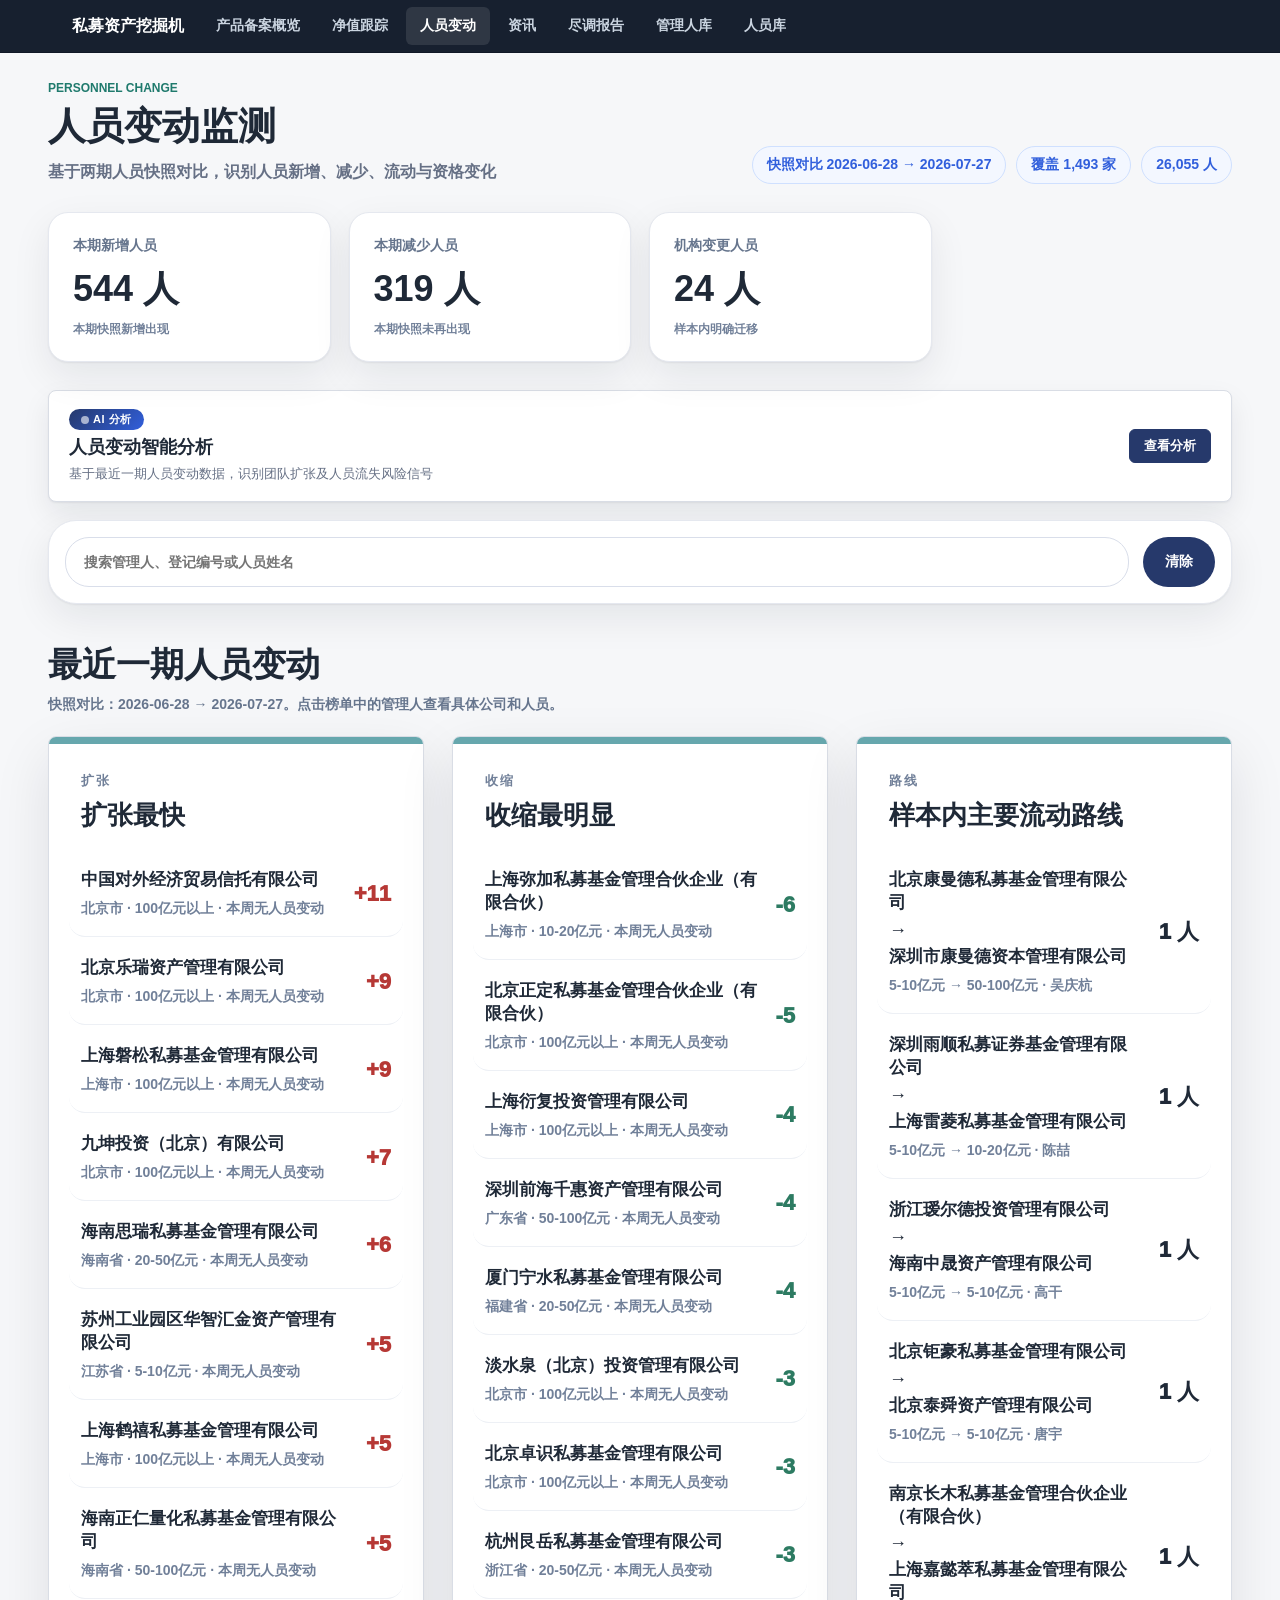
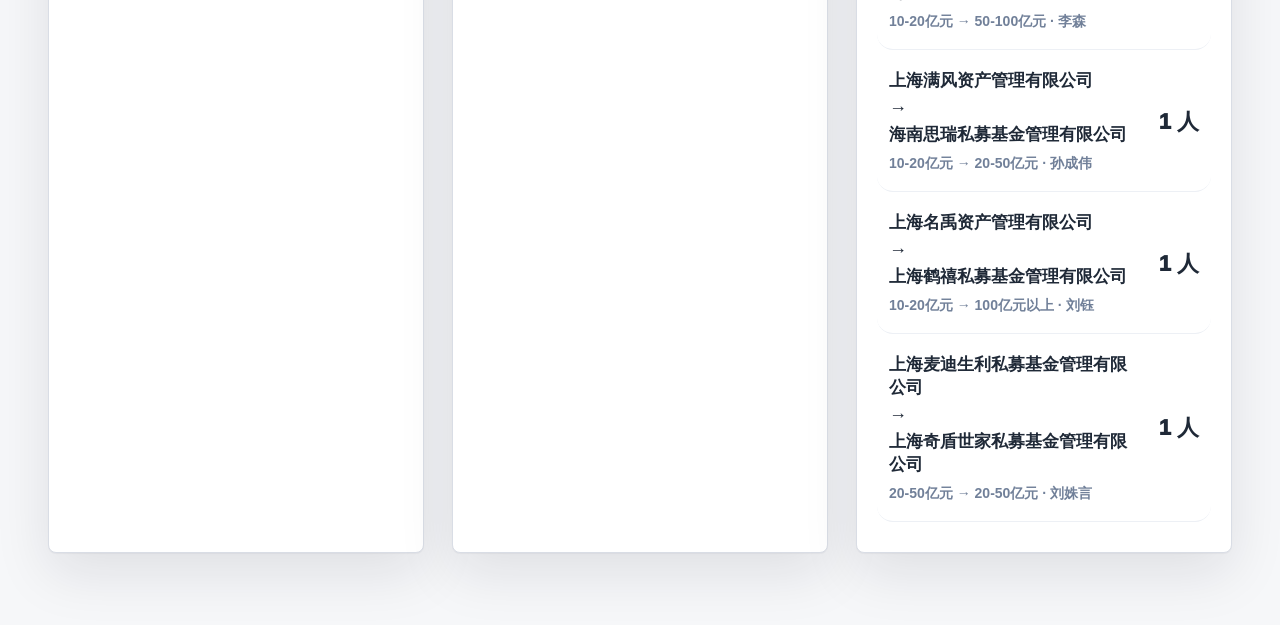
==== commit 1b44883b: "明确人员变动快照对比区间" ====
--- a/change-center/index.html
+++ b/change-center/index.html
@@ -28,15 +28,15 @@
       <section class="module-header">
         <div>
           <div class="module-kicker">PERSONNEL CHANGE</div>
-          <h1>周度人员变动监测</h1>
-          <p>基于周度快照对比，识别人员新增、减少、流动与资格变化</p>
+          <h1>人员变动监测</h1>
+          <p>基于两期人员快照对比，识别人员新增、减少、流动与资格变化</p>
         </div>
         <div class="header-stats" id="summaryPills"></div>
       </section>
 
       <section class="change-metrics" id="changeMetrics"></section>
       <section class="ai-analysis-panel" id="aiAnalysisPanel">
-        <div class="ai-panel-head"><div class="ai-panel-title"><span class="ai-badge">AI 分析</span><h2>人员变动智能分析</h2><p>基于周度人员变动数据，识别团队扩张及人员流失风险信号</p></div></div>
+        <div class="ai-panel-head"><div class="ai-panel-title"><span class="ai-badge">AI 分析</span><h2>人员变动智能分析</h2><p>基于最近一期人员变动数据，识别团队扩张及人员流失风险信号</p></div></div>
         <div class="ai-panel-body" id="aiResults"><div class="ai-loading"><div class="ai-spinner"></div><span>正在加载分析结果...</span></div></div>
       </section>
       <section class="search-panel" aria-label="搜索管理人或人员">
@@ -46,8 +46,8 @@
 
       <section class="section-title">
         <div>
-          <h2>最近一周人员变化</h2>
-          <p>点击榜单中的管理人，进入独立管理人详情页查看具体公司和人员。</p>
+          <h2>最近一期人员变动</h2>
+          <p id="snapshotPeriod">正在加载两期快照日期</p>
         </div>
       </section>
 
@@ -81,7 +81,8 @@
       </section>
     </main>
 
-    <script src="../assets/ai-render.js?v=20260628"></script>
-    <script src="./app.js?v=20260627-drop-cert-metric"></script>
+    <script src="../assets/site-context.js?v=20260712"></script>
+    <script src="../assets/ai-render.js?v=20260712-asof"></script>
+    <script src="./app.js?v=20260727-snapshot-period"></script>
   </body>
 </html>
--- a/assets/ai-analysis.css
+++ b/assets/ai-analysis.css
@@ -53,7 +53,6 @@
 .ai-agg-card{background:var(--ai-bg);border:1px solid var(--ai-line);border-radius:var(--ai-radius-sm);padding:16px;text-decoration:none;color:inherit;display:block;transition:border-color 160ms,box-shadow 160ms}
 .ai-agg-card:hover{border-color:var(--ai-accent);box-shadow:var(--ai-shadow-soft)}
 .ai-agg-card h4{margin:0 0 4px;font-size:14px;font-weight:800;color:var(--ai-text)}
-.ai-agg-time{font-size:11px;color:var(--ai-muted);margin-bottom:10px}
 .ai-agg-mini-row{display:flex;justify-content:space-between;align-items:flex-start;gap:8px;margin-bottom:6px}
 .ai-agg-mini-row:last-child{margin-bottom:0}
 .ai-agg-mini-label{font-size:12px;font-weight:700;flex-shrink:0}
@@ -181,10 +180,6 @@
   font-size:15px;
 }
 
-.ai-agg-time{
-  margin-bottom:12px;
-}
-
 .ai-agg-mini-row{
   display:grid;
   grid-template-columns:72px minmax(0,1fr);
